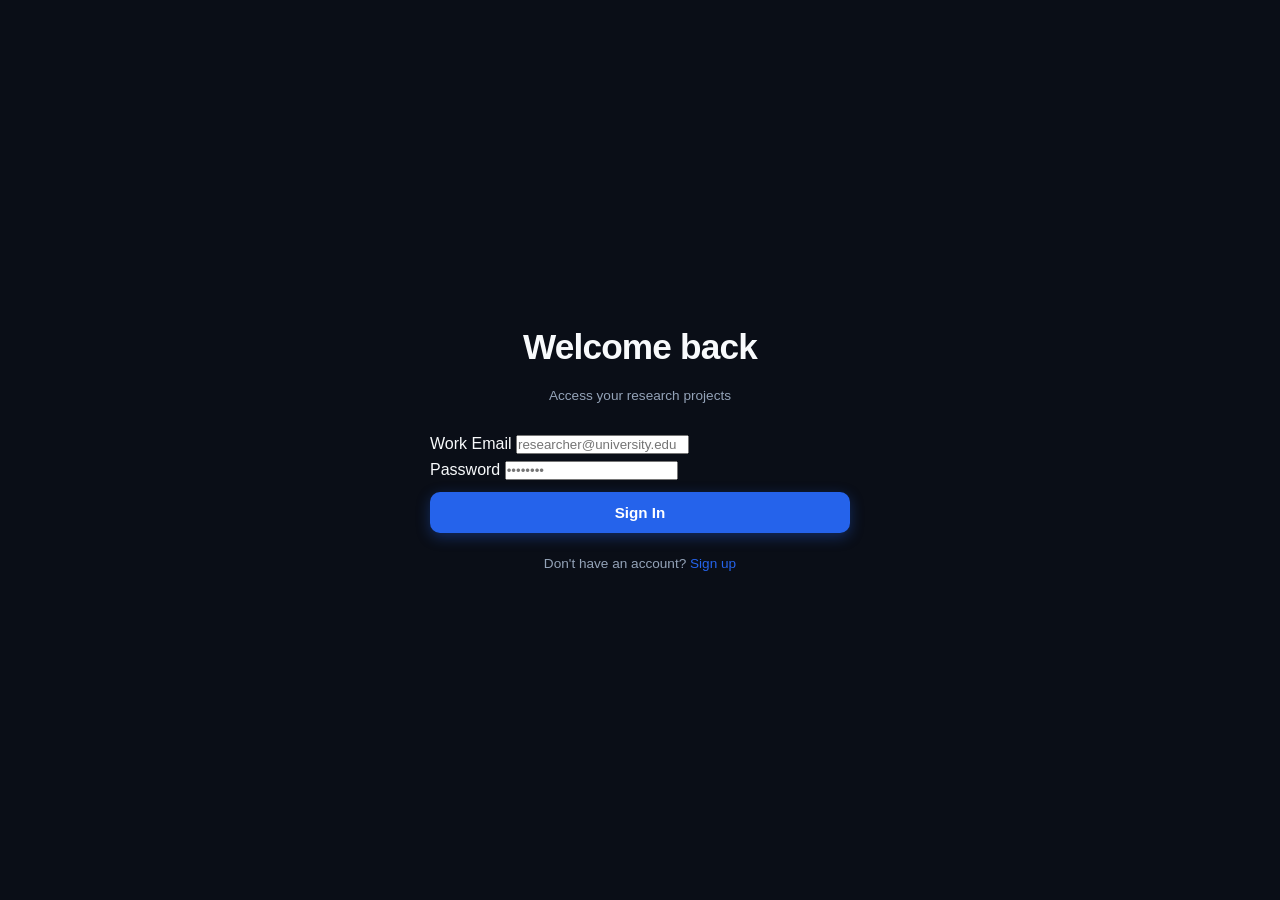
==== frontend/dashboard.html @ f4015d26 "feat: TrustScribe - Multilingual AI Transcript Verification Platform" ====
<!DOCTYPE html>
<html lang="en">
<head>
  <meta charset="UTF-8" />
  <meta name="viewport" content="width=device-width, initial-scale=1.0" />
  <title>Projects Dashboard - TrustScribe</title>
  <link rel="stylesheet" href="css/style.css" />
</head>
<body>
  <nav class="navbar">
    <a href="dashboard.html" class="logo-group">
      <span>TrustScribe</span>
      <span class="logo-badge">Dashboard</span>
    </a>
    <div style="display:flex; align-items:center; gap: 16px;">
      <span id="userProfileEmail" style="color:#94A3B8; font-size:0.85rem;"></span>
      <button id="logoutBtn" class="btn-outline" style="padding: 6px 12px; font-size: 0.8rem;">Log out</button>
    </div>
  </nav>

  <div class="container">
    <div style="display:flex; justify-content: space-between; align-items: center; margin-bottom: 30px;">
      <div>
        <h2 style="font-weight:700;">Research Projects</h2>
        <p style="color:#94A3B8; font-size:0.9rem;">Organize interviews, field recordings, and acoustic audits</p>
      </div>
      <div style="display:flex; gap:10px;"><button id="exploreWorkspace" class="btn-outline">Explore a workspace</button><button id="openNewProjectModal" class="btn-primary">+ New Project</button></div>
    </div>

    <!-- Projects Grid (Sketch 5) -->
    <div id="projectsContainer" style="display:grid; grid-template-columns: repeat(auto-fill, minmax(320px, 1fr)); gap: 20px;">
      <p style="color:#94A3B8;">Loading projects...</p>
    </div>
  </div>

  <!-- Create Project Modal Dialog -->
  <dialog id="newProjModal" style="margin: auto; border: 1px solid var(--bg-subtle); border-radius: 12px; background: var(--bg-surface); padding: 24px; color: #fff; width: 440px;">
    <h3 style="margin-bottom: 16px;">Create New Project</h3>
    <form id="newProjForm">
      <div class="form-group">
        <label for="projName">Project Name</label>
        <input type="text" id="projName" class="input-field" placeholder="e.g. Rural Fintech Pilot - Nashik" required />
      </div>
      <div class="form-group">
        <label for="projDesc">Description (Optional)</label>
        <input type="text" id="projDesc" class="input-field" placeholder="Field interviews regarding payment failures" />
      </div>
      <div style="display:flex; justify-content: flex-end; gap: 10px; margin-top: 20px;">
        <button type="button" class="btn-outline" onclick="document.getElementById('newProjModal').close()">Cancel</button>
        <button type="submit" class="btn-primary">Create</button>
      </div>
    </form>
  </dialog>

  <script src="js/api.js"></script>
  <script src="js/auth.js"></script>
  <script src="dashboard.js"></script>
</body>
</html>
---- frontend/css/style.css ----
:root {
  --bg-dark: #0a0e17;
  --bg-card: #111827;
  --bg-card-hover: #162033;
  --bg-elevated: #1f293d;
  --border-color: rgba(255, 255, 255, 0.09);
  --border-active: #3b82f6;
  
  --text-main: #f8fafc;
  --text-muted: #94a3b8;
  --text-dim: #64748b;
  
  --primary: #2563eb;
  --primary-hover: #1d4ed8;
  --primary-light: rgba(37, 99, 235, 0.15);
  
  --accent-cyan: #06b6d4;
  --accent-emerald: #10b981;
  --accent-amber: #f59e0b;
  --accent-purple: #8b5cf6;
  --accent-rose: #f43f5e;
  
  --radius-sm: 6px;
  --radius-md: 10px;
  --radius-lg: 16px;
  --radius-full: 9999px;
  
  --shadow-sm: 0 1px 3px rgba(0, 0, 0, 0.3);
  --shadow-md: 0 4px 14px rgba(0, 0, 0, 0.4);
  --shadow-lg: 0 10px 30px rgba(0, 0, 0, 0.6);
  
  --font-sans: 'Inter', -apple-system, BlinkMacSystemFont, "Segoe UI", Roboto, "Noto Sans", "Noto Sans Telugu", "Noto Sans Devanagari", "Noto Sans Tamil", sans-serif;
}

* {
  box-sizing: border-box;
  margin: 0;
  padding: 0;
}

body {
  font-family: var(--font-sans);
  background-color: var(--bg-dark);
  color: var(--text-main);
  line-height: 1.6;
  -webkit-font-smoothing: antialiased;
  overflow-x: hidden;
}

a {
  color: inherit;
  text-decoration: none;
}

button, input, textarea, select {
  font-family: inherit;
}

.container {
  max-width: 1200px;
  margin: 0 auto;
  padding: 0 24px;
}

/* --- NAVIGATION --- */
.navbar {
  position: sticky;
  top: 0;
  z-index: 100;
  backdrop-filter: blur(12px);
  background-color: rgba(10, 14, 23, 0.85);
  border-bottom: 1px solid var(--border-color);
  padding: 16px 0;
}

.nav-container {
  display: flex;
  align-items: center;
  justify-content: space-between;
}

.logo-group {
  display: flex;
  align-items: center;
  gap: 10px;
  font-size: 1.25rem;
  font-weight: 700;
  letter-spacing: -0.5px;
}

.logo-icon {
  width: 28px;
  height: 28px;
  background: linear-gradient(135deg, #2563eb, #06b6d4);
  border-radius: var(--radius-sm);
  display: flex;
  align-items: center;
  justify-content: center;
  font-size: 14px;
  font-weight: 800;
  color: #fff;
}

.logo-badge {
  font-size: 0.7rem;
  background: rgba(37, 99, 235, 0.15);
  color: #60a5fa;
  border: 1px solid rgba(59, 130, 246, 0.3);
  padding: 2px 8px;
  border-radius: var(--radius-full);
  font-weight: 500;
}

.nav-links {
  display: flex;
  align-items: center;
  gap: 28px;
  list-style: none;
  font-size: 0.9rem;
  font-weight: 500;
  color: var(--text-muted);
}

.nav-links a:hover {
  color: var(--text-main);
}

.nav-cta-btn {
  background: var(--primary);
  color: #fff !important;
  padding: 8px 18px;
  border-radius: var(--radius-md);
  transition: background 0.2s;
  box-shadow: 0 2px 8px rgba(37, 99, 235, 0.4);
}

.nav-cta-btn:hover {
  background: var(--primary-hover);
}

/* --- BUTTONS --- */
.btn-primary {
  display: inline-flex;
  align-items: center;
  justify-content: center;
  gap: 8px;
  background-color: var(--primary);
  color: #fff;
  border: none;
  padding: 12px 24px;
  border-radius: var(--radius-md);
  font-weight: 600;
  font-size: 0.95rem;
  cursor: pointer;
  transition: all 0.2s;
  box-shadow: 0 4px 14px rgba(37, 99, 235, 0.35);
}

.btn-primary:hover {
  background-color: var(--primary-hover);
  transform: translateY(-1px);
}

.btn-secondary {
  display: inline-flex;
  align-items: center;
  justify-content: center;
  gap: 8px;
  background-color: var(--bg-card);
  color: var(--text-main);
  border: 1px solid var(--border-color);
  padding: 12px 22px;
  border-radius: var(--radius-md);
  font-weight: 600;
  font-size: 0.95rem;
  cursor: pointer;
  transition: all 0.2s;
}

.btn-secondary:hover {
  background-color: var(--bg-card-hover);
  border-color: rgba(255, 255, 255, 0.2);
}

.btn-pill {
  padding: 6px 14px;
  border-radius: var(--radius-full);
  font-size: 0.82rem;
  font-weight: 500;
}

/* --- EYEBROWS & HEADINGS --- */
.eyebrow {
  font-size: 0.75rem;
  font-weight: 700;
  letter-spacing: 1.5px;
  text-transform: uppercase;
  color: #60a5fa;
  margin-bottom: 12px;
  display: inline-block;
}

h1 {
  font-size: 3.2rem;
  font-weight: 800;
  line-height: 1.15;
  letter-spacing: -1.2px;
  margin-bottom: 20px;
}

h2 {
  font-size: 2.2rem;
  font-weight: 700;
  letter-spacing: -0.8px;
  line-height: 1.25;
  margin-bottom: 16px;
}

h3 {
  font-size: 1.25rem;
  font-weight: 600;
  margin-bottom: 8px;
}

p.lead {
  font-size: 1.15rem;
  color: var(--text-muted);
  line-height: 1.7;
  max-width: 700px;
}

/* --- HERO SECTION --- */
.hero {
  padding: 70px 0 90px;
  display: grid;
  grid-template-columns: 1.1fr 0.9fr;
  gap: 50px;
  align-items: center;
}

.hero-actions {
  display: flex;
  align-items: center;
  gap: 16px;
  margin-top: 32px;
  margin-bottom: 20px;
}

.hero-note {
  font-size: 0.85rem;
  color: var(--text-dim);
}

.hero-card {
  background: linear-gradient(180deg, #162033 0%, #111827 100%);
  border: 1px solid var(--border-color);
  border-radius: var(--radius-lg);
  padding: 24px;
  box-shadow: var(--shadow-lg);
  position: relative;
  overflow: hidden;
}

.hero-card-header {
  display: flex;
  justify-content: space-between;
  align-items: center;
  border-bottom: 1px solid var(--border-color);
  padding-bottom: 14px;
  margin-bottom: 16px;
  font-size: 0.85rem;
  color: var(--text-muted);
}

.hero-waveform {
  display: flex;
  align-items: center;
  gap: 3px;
  height: 36px;
  margin: 16px 0;
}

.hero-waveform span {
  flex: 1;
  background: #3b82f6;
  border-radius: 2px;
  opacity: 0.7;
}

.hero-row {
  background: var(--bg-dark);
  border: 1px solid var(--border-color);
  border-radius: var(--radius-md);
  padding: 12px 16px;
  margin-bottom: 12px;
  font-size: 0.88rem;
}

.hero-row.flagged {
  border-left: 3px solid var(--accent-amber);
  background: rgba(245, 158, 11, 0.05);
}

.hero-row.verified {
  border-left: 3px solid var(--accent-emerald);
  background: rgba(16, 185, 129, 0.05);
}

/* --- SECTION: SEE HOW IT WORKS --- */
.how-it-works-section {
  padding: 90px 0;
  background: linear-gradient(180deg, rgba(17, 24, 39, 0.4) 0%, rgba(10, 14, 23, 0.8) 100%);
  border-top: 1px solid var(--border-color);
  border-bottom: 1px solid var(--border-color);
}

.section-head {
  display: flex;
  justify-content: space-between;
  align-items: flex-end;
  margin-bottom: 48px;
}

.workflow-grid {
  display: grid;
  grid-template-columns: 340px 1fr;
  gap: 36px;
  align-items: start;
}

.steps-list {
  display: flex;
  flex-direction: column;
  gap: 16px;
}

.step-card {
  background: var(--bg-card);
  border: 1px solid var(--border-color);
  border-radius: var(--radius-md);
  padding: 18px 20px;
  transition: all 0.2s;
  cursor: pointer;
}

.step-card.active, .step-card:hover {
  background: var(--bg-card-hover);
  border-color: var(--border-active);
  transform: translateX(4px);
}

.step-num {
  font-size: 0.78rem;
  font-weight: 700;
  color: #60a5fa;
  margin-bottom: 4px;
}

.step-title {
  font-size: 1rem;
  font-weight: 600;
  margin-bottom: 4px;
}

.step-desc {
  font-size: 0.85rem;
  color: var(--text-muted);
  line-height: 1.5;
}

/* --- EMBEDDED INTERACTIVE WORKSPACE PREVIEW --- */
.preview-workspace-card {
  background: var(--bg-card);
  border: 1px solid var(--border-color);
  border-radius: var(--radius-lg);
  overflow: hidden;
  box-shadow: var(--shadow-lg);
}

.preview-bar {
  background: #0d131f;
  border-bottom: 1px solid var(--border-color);
  padding: 14px 20px;
  display: flex;
  align-items: center;
  justify-content: space-between;
}

.preview-audio-ctrls {
  display: flex;
  align-items: center;
  gap: 14px;
  width: 100%;
}

.play-btn-circle {
  width: 38px;
  height: 38px;
  border-radius: 50%;
  background: var(--primary);
  border: none;
  color: #fff;
  display: flex;
  align-items: center;
  justify-content: center;
  font-size: 14px;
  cursor: pointer;
  transition: background 0.2s;
  flex-shrink: 0;
}

.play-btn-circle:hover {
  background: var(--primary-hover);
}

.scrubber-wrap {
  flex: 1;
  display: flex;
  align-items: center;
  gap: 12px;
}

.scrubber-track {
  flex: 1;
  height: 6px;
  background: rgba(255, 255, 255, 0.12);
  border-radius: var(--radius-full);
  cursor: pointer;
  position: relative;
}

.scrubber-fill {
  height: 100%;
  background: linear-gradient(90deg, #3b82f6, #06b6d4);
  border-radius: var(--radius-full);
  width: 25%;
  position: relative;
}

.time-readout {
  font-size: 0.78rem;
  font-family: monospace;
  color: var(--text-muted);
  min-width: 80px;
}

.preview-table {
  width: 100%;
  border-collapse: collapse;
  font-size: 0.88rem;
}

.preview-table th {
  text-align: left;
  padding: 12px 18px;
  font-size: 0.75rem;
  font-weight: 600;
  color: var(--text-dim);
  text-transform: uppercase;
  letter-spacing: 0.5px;
  border-bottom: 1px solid var(--border-color);
  background: rgba(0, 0, 0, 0.2);
}

.preview-table td {
  padding: 16px 18px;
  border-bottom: 1px solid var(--border-color);
  vertical-align: top;
}

.preview-table tr:hover td {
  background: rgba(255, 255, 255, 0.02);
}

.badge {
  display: inline-flex;
  align-items: center;
  gap: 5px;
  padding: 4px 10px;
  border-radius: var(--radius-full);
  font-size: 0.75rem;
  font-weight: 600;
}

.badge-warning {
  background: rgba(245, 158, 11, 0.15);
  color: #fbbf24;
  border: 1px solid rgba(245, 158, 11, 0.3);
}

.badge-success {
  background: rgba(16, 185, 129, 0.15);
  color: #34d399;
  border: 1px solid rgba(16, 185, 129, 0.3);
}

.badge-info {
  background: rgba(59, 130, 246, 0.15);
  color: #60a5fa;
  border: 1px solid rgba(59, 130, 246, 0.3);
}

.badge-purple {
  background: rgba(139, 92, 246, 0.15);
  color: #a78bfa;
  border: 1px solid rgba(139, 92, 246, 0.3);
}

.badge-neutral {
  background: rgba(148, 163, 184, 0.15);
  color: #cbd5e1;
  border: 1px solid rgba(148, 163, 184, 0.25);
}

/* --- SECTION: UPLOAD & AUTOMATIC DETECTION --- */
.upload-section {
  padding: 90px 0;
}

.upload-grid {
  display: grid;
  grid-template-columns: 1fr 1.15fr;
  gap: 48px;
  align-items: center;
}

.feature-checkmarks {
  display: flex;
  flex-direction: column;
  gap: 12px;
  margin-top: 24px;
  font-size: 0.95rem;
  color: var(--text-muted);
}

.feature-checkmarks span {
  display: flex;
  align-items: center;
  gap: 10px;
}

.feature-checkmarks span::before {
  content: "✓";
  color: var(--accent-emerald);
  font-weight: 700;
}

.dropzone-card {
  background: var(--bg-card);
  border: 2px dashed rgba(255, 255, 255, 0.15);
  border-radius: var(--radius-lg);
  padding: 36px 28px;
  text-align: center;
  transition: all 0.2s;
  cursor: pointer;
}

.dropzone-card:hover, .dropzone-card.dragover {
  border-color: var(--primary);
  background: rgba(37, 99, 235, 0.05);
}

.drop-icon {
  width: 52px;
  height: 52px;
  border-radius: 50%;
  background: rgba(37, 99, 235, 0.15);
  color: #60a5fa;
  display: inline-flex;
  align-items: center;
  justify-content: center;
  font-size: 22px;
  margin-bottom: 14px;
}

.auto-detect-pill-bar {
  margin-top: 20px;
  padding: 12px 16px;
  background: #0d131f;
  border: 1px solid var(--border-color);
  border-radius: var(--radius-md);
  display: flex;
  align-items: center;
  justify-content: space-between;
  font-size: 0.85rem;
}

.sample-buttons-row {
  display: flex;
  flex-direction: column;
  gap: 8px;
  margin-top: 16px;
}

.sample-btn {
  background: var(--bg-card-hover);
  border: 1px solid var(--border-color);
  color: var(--text-main);
  padding: 10px 14px;
  border-radius: var(--radius-sm);
  font-size: 0.83rem;
  text-align: left;
  display: flex;
  align-items: center;
  justify-content: space-between;
  cursor: pointer;
  transition: all 0.15s;
}

.sample-btn:hover {
  border-color: var(--border-active);
  background: var(--bg-elevated);
}

/* --- PROCESSING STEPPER MODAL --- */
.processing-modal {
  position: fixed;
  inset: 0;
  background: rgba(0, 0, 0, 0.75);
  backdrop-filter: blur(8px);
  display: flex;
  align-items: center;
  justify-content: center;
  z-index: 999;
}

.processing-card {
  background: var(--bg-card);
  border: 1px solid var(--border-color);
  border-radius: var(--radius-lg);
  padding: 36px;
  width: 90%;
  max-width: 540px;
  box-shadow: var(--shadow-lg);
}

.spinner {
  width: 44px;
  height: 44px;
  border: 3px solid rgba(59, 130, 246, 0.2);
  border-top-color: var(--primary);
  border-radius: 50%;
  animation: spin 0.8s linear infinite;
  margin: 0 auto 20px;
}

@keyframes spin {
  to { transform: rotate(360deg); }
}

.stepper-list {
  display: flex;
  flex-direction: column;
  gap: 12px;
  margin-top: 24px;
  font-size: 0.88rem;
}

.stepper-item {
  display: flex;
  align-items: center;
  gap: 12px;
  color: var(--text-dim);
}

.stepper-item.completed {
  color: var(--accent-emerald);
}

.stepper-item.active {
  color: #60a5fa;
  font-weight: 600;
}

/* --- WHY TRUSTSCRIBE (4 CARDS) --- */
.why-section {
  padding: 90px 0;
  border-top: 1px solid var(--border-color);
}

.four-cards-grid {
  display: grid;
  grid-template-columns: repeat(2, 1fr);
  gap: 24px;
  margin-top: 48px;
}

.feature-box {
  background: var(--bg-card);
  border: 1px solid var(--border-color);
  border-radius: var(--radius-lg);
  padding: 32px;
  transition: all 0.2s;
}

.feature-box:hover {
  border-color: rgba(255, 255, 255, 0.2);
  transform: translateY(-2px);
}

.feature-box .card-num {
  font-size: 1.1rem;
  font-weight: 700;
  color: #60a5fa;
  margin-bottom: 12px;
}

/* --- CUSTOMER REVIEWS --- */
.reviews-section {
  padding: 90px 0;
  background: #0d131f;
  border-top: 1px solid var(--border-color);
}

.reviews-grid {
  display: grid;
  grid-template-columns: repeat(3, 1fr);
  gap: 24px;
  margin-top: 48px;
}

.review-card {
  background: var(--bg-card);
  border: 1px solid var(--border-color);
  border-radius: var(--radius-lg);
  padding: 28px;
  display: flex;
  flex-direction: column;
  justify-content: space-between;
}

.review-quote {
  font-size: 1rem;
  color: var(--text-muted);
  line-height: 1.6;
  margin-bottom: 24px;
  position: relative;
}

.reviewer-meta {
  display: flex;
  align-items: center;
  gap: 12px;
}

.avatar-circle {
  width: 40px;
  height: 40px;
  border-radius: 50%;
  background: linear-gradient(135deg, #2563eb, #8b5cf6);
  display: flex;
  align-items: center;
  justify-content: center;
  font-weight: 700;
  font-size: 0.85rem;
  color: #fff;
}

/* --- PRICING --- */
.pricing-section {
  padding: 90px 0;
  border-top: 1px solid var(--border-color);
}

.pricing-toggle {
  display: inline-flex;
  align-items: center;
  background: var(--bg-card);
  border: 1px solid var(--border-color);
  border-radius: var(--radius-full);
  padding: 4px;
  margin: 24px 0 48px;
}

.pricing-toggle button {
  background: transparent;
  border: none;
  color: var(--text-muted);
  padding: 8px 20px;
  border-radius: var(--radius-full);
  font-weight: 600;
  font-size: 0.88rem;
  cursor: pointer;
}

.pricing-toggle button.active {
  background: var(--primary);
  color: #fff;
}

.pricing-grid {
  display: grid;
  grid-template-columns: repeat(4, 1fr);
  gap: 20px;
}

.pricing-card {
  background: var(--bg-card);
  border: 1px solid var(--border-color);
  border-radius: var(--radius-lg);
  padding: 28px 24px;
  display: flex;
  flex-direction: column;
  justify-content: space-between;
  position: relative;
}

.pricing-card.popular {
  border-color: var(--primary);
  background: linear-gradient(180deg, #162033 0%, #111827 100%);
  box-shadow: 0 0 24px rgba(37, 99, 235, 0.2);
}

.popular-badge {
  position: absolute;
  top: -12px;
  left: 50%;
  transform: translateX(-50%);
  background: var(--primary);
  color: #fff;
  font-size: 0.72rem;
  font-weight: 700;
  padding: 3px 12px;
  border-radius: var(--radius-full);
  text-transform: uppercase;
  letter-spacing: 0.5px;
}

.pricing-price {
  font-size: 2.2rem;
  font-weight: 800;
  margin: 16px 0;
}

.pricing-features {
  list-style: none;
  font-size: 0.85rem;
  color: var(--text-muted);
  display: flex;
  flex-direction: column;
  gap: 10px;
  margin: 20px 0 28px;
}

.pricing-features li::before {
  content: "✓ ";
  color: var(--accent-emerald);
  font-weight: 700;
}

/* --- CONTACT US --- */
.contact-section {
  padding: 90px 0;
  background: #0d131f;
  border-top: 1px solid var(--border-color);
}

.contact-grid {
  display: grid;
  grid-template-columns: 1fr 1.3fr;
  gap: 50px;
}

.contact-form {
  background: var(--bg-card);
  border: 1px solid var(--border-color);
  border-radius: var(--radius-lg);
  padding: 32px;
  display: flex;
  flex-direction: column;
  gap: 16px;
}

.form-row {
  display: grid;
  grid-template-columns: 1fr 1fr;
  gap: 16px;
}

.input-group label {
  display: block;
  font-size: 0.8rem;
  font-weight: 600;
  color: var(--text-muted);
  margin-bottom: 6px;
}

.form-input {
  width: 100%;
  background: var(--bg-dark);
  border: 1px solid var(--border-color);
  border-radius: var(--radius-md);
  padding: 10px 14px;
  color: var(--text-main);
  font-size: 0.9rem;
  transition: border-color 0.2s;
}

.form-input:focus {
  outline: none;
  border-color: var(--primary);
}

/* --- FOOTER --- */
footer {
  padding: 40px 0;
  border-top: 1px solid var(--border-color);
  font-size: 0.85rem;
  color: var(--text-dim);
}

/* --- FULL DEDICATED WORKSPACE STYLES (transcript.html) --- */
.workspace-page {
  background: #090d16;
  min-height: 100vh;
  display: flex;
  flex-direction: column;
}

.ws-top-bar {
  background: #0e1422;
  border-bottom: 1px solid var(--border-color);
  padding: 12px 24px;
  display: flex;
  align-items: center;
  justify-content: space-between;
}

.ws-title-group {
  display: flex;
  align-items: center;
  gap: 14px;
}

.ws-actions-group {
  display: flex;
  align-items: center;
  gap: 10px;
}

.ws-audio-bar {
  background: #111827;
  border-bottom: 1px solid var(--border-color);
  padding: 12px 24px;
  display: flex;
  align-items: center;
  gap: 16px;
  position: sticky;
  top: 0;
  z-index: 90;
}

.ws-stats-banner {
  background: rgba(30, 41, 59, 0.4);
  border-bottom: 1px solid var(--border-color);
  padding: 10px 24px;
  display: flex;
  align-items: center;
  justify-content: space-between;
  font-size: 0.85rem;
}

.ws-toolbar {
  padding: 16px 24px;
  display: flex;
  align-items: center;
  justify-content: space-between;
  gap: 16px;
  border-bottom: 1px solid var(--border-color);
}

.filter-pills {
  display: flex;
  align-items: center;
  gap: 8px;
}

.filter-pill {
  background: var(--bg-card);
  border: 1px solid var(--border-color);
  color: var(--text-muted);
  padding: 6px 14px;
  border-radius: var(--radius-full);
  font-size: 0.8rem;
  cursor: pointer;
  transition: all 0.15s;
}

.filter-pill.active {
  background: var(--primary);
  color: #fff;
  border-color: var(--primary);
}

.ws-segments-container {
  flex: 1;
  padding: 24px;
  max-width: 1300px;
  margin: 0 auto;
  width: 100%;
  display: flex;
  flex-direction: column;
  gap: 16px;
}

.ws-segment-card {
  background: var(--bg-card);
  border: 1px solid var(--border-color);
  border-radius: var(--radius-lg);
  padding: 18px 22px;
  transition: all 0.2s;
  position: relative;
}

.ws-segment-card.playing {
  border-color: var(--primary);
  box-shadow: 0 0 16px rgba(37, 99, 235, 0.25);
  background: #151e33;
}

.ws-segment-card.review-suggested {
  border-left: 4px solid var(--accent-amber);
}

.ws-segment-card.human-reviewed {
  border-left: 4px solid var(--accent-emerald);
}

.ws-segment-card.unclear {
  border-left: 4px solid var(--accent-purple);
}

.seg-header {
  display: flex;
  align-items: center;
  justify-content: space-between;
  margin-bottom: 12px;
  font-size: 0.85rem;
}

.seg-time-btn {
  background: rgba(255, 255, 255, 0.08);
  border: none;
  color: #60a5fa;
  padding: 4px 10px;
  border-radius: var(--radius-sm);
  font-family: monospace;
  font-size: 0.82rem;
  cursor: pointer;
  display: flex;
  align-items: center;
  gap: 5px;
}

.seg-time-btn:hover {
  background: var(--primary);
  color: #fff;
}

.speaker-input {
  background: transparent;
  border: 1px solid transparent;
  color: var(--text-main);
  font-weight: 600;
  font-size: 0.9rem;
  padding: 2px 6px;
  border-radius: var(--radius-sm);
}

.speaker-input:focus {
  background: var(--bg-dark);
  border-color: var(--border-color);
  outline: none;
}

.seg-grid {
  display: grid;
  grid-template-columns: 1fr 1fr;
  gap: 16px;
  margin-bottom: 14px;
}

.seg-col label {
  display: block;
  font-size: 0.72rem;
  font-weight: 700;
  text-transform: uppercase;
  color: var(--text-dim);
  letter-spacing: 0.5px;
  margin-bottom: 6px;
}

.seg-textarea {
  width: 100%;
  background: var(--bg-dark);
  border: 1px solid var(--border-color);
  border-radius: var(--radius-md);
  padding: 10px 14px;
  color: var(--text-main);
  font-size: 0.92rem;
  line-height: 1.5;
  resize: vertical;
  min-height: 72px;
}

.seg-textarea:focus {
  outline: none;
  border-color: var(--primary);
}

.engine-comparison-drawer {
  background: rgba(13, 19, 31, 0.7);
  border: 1px solid var(--border-color);
  border-radius: var(--radius-md);
  padding: 12px 16px;
  margin-bottom: 14px;
  font-size: 0.83rem;
}

.engine-diff-row {
  display: grid;
  grid-template-columns: 100px 1fr auto;
  gap: 12px;
  align-items: center;
  padding: 4px 0;
}

.seg-footer {
  display: flex;
  align-items: center;
  justify-content: space-between;
  border-top: 1px solid rgba(255, 255, 255, 0.06);
  padding-top: 12px;
  font-size: 0.82rem;
}

.review-action-btns {
  display: flex;
  align-items: center;
  gap: 8px;
}

.btn-action {
  background: var(--bg-elevated);
  border: 1px solid var(--border-color);
  color: var(--text-main);
  padding: 6px 14px;
  border-radius: var(--radius-sm);
  font-size: 0.8rem;
  font-weight: 500;
  cursor: pointer;
  display: flex;
  align-items: center;
  gap: 6px;
  transition: all 0.15s;
}

.btn-action.btn-verify {
  background: rgba(16, 185, 129, 0.15);
  color: #34d399;
  border-color: rgba(16, 185, 129, 0.3);
}

.btn-action.btn-verify:hover {
  background: #10b981;
  color: #fff;
}

.btn-action.btn-flag {
  background: rgba(245, 158, 11, 0.15);
  color: #fbbf24;
  border-color: rgba(245, 158, 11, 0.3);
}

.btn-action.btn-flag:hover {
  background: #f59e0b;
  color: #fff;
}

/* --- MODAL DIALOGS --- */
.app-dialog {
  border: none;
  background: transparent;
  padding: 0;
  max-width: 650px;
  width: 90%;
  margin: auto;
}

.app-dialog::backdrop {
  background: rgba(0, 0, 0, 0.75);
  backdrop-filter: blur(6px);
}

.dialog-box {
  background: var(--bg-card);
  border: 1px solid var(--border-color);
  border-radius: var(--radius-lg);
  padding: 32px;
  box-shadow: var(--shadow-lg);
  color: var(--text-main);
}

.dialog-header {
  display: flex;
  align-items: center;
  justify-content: space-between;
  margin-bottom: 20px;
}

.dialog-close {
  background: transparent;
  border: none;
  color: var(--text-muted);
  font-size: 1.5rem;
  cursor: pointer;
}

/* Responsive adjustments */
@media (max-width: 960px) {
  .hero, .workflow-grid, .upload-grid, .contact-grid {
    grid-template-columns: 1fr;
  }
  .four-cards-grid, .reviews-grid, .pricing-grid {
    grid-template-columns: 1fr;
  }
  .seg-grid {
    grid-template-columns: 1fr;
  }
}
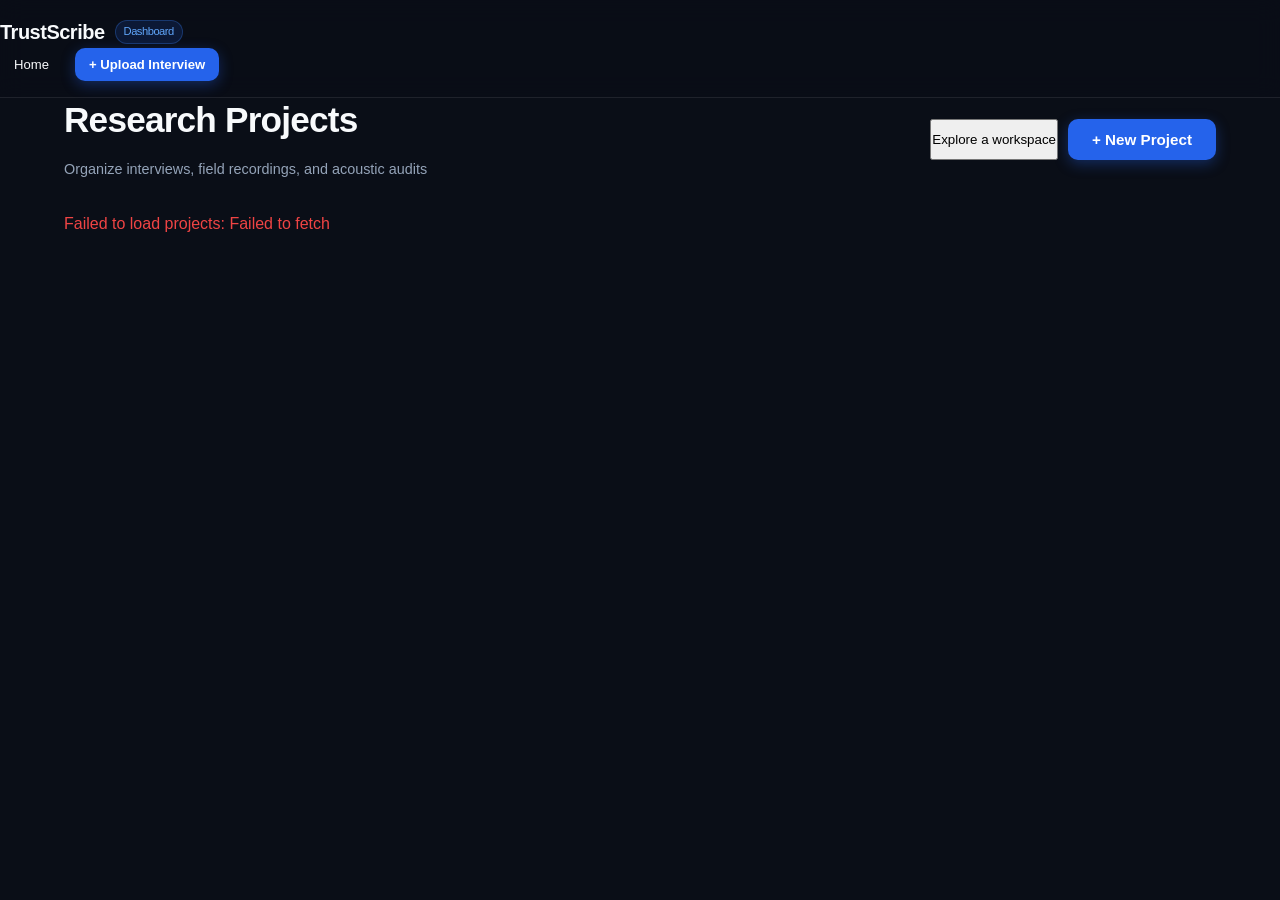
==== commit cd0b9f4e: "feat: zero-friction no-login mode, deployment configs for Vercel and Render, sample audio tracking, " ====
--- a/frontend/dashboard.html
+++ b/frontend/dashboard.html
@@ -8,13 +8,13 @@
 </head>
 <body>
   <nav class="navbar">
-    <a href="dashboard.html" class="logo-group">
+    <a href="index.html" class="logo-group">
       <span>TrustScribe</span>
       <span class="logo-badge">Dashboard</span>
     </a>
-    <div style="display:flex; align-items:center; gap: 16px;">
-      <span id="userProfileEmail" style="color:#94A3B8; font-size:0.85rem;"></span>
-      <button id="logoutBtn" class="btn-outline" style="padding: 6px 12px; font-size: 0.8rem;">Log out</button>
+    <div style="display:flex; align-items:center; gap: 12px;">
+      <a href="index.html" class="btn-outline" style="padding: 6px 14px; font-size: 0.82rem;">Home</a>
+      <a href="index.html#upload" class="btn-primary" style="padding: 6px 14px; font-size: 0.82rem;">+ Upload Interview</a>
     </div>
   </nav>
 
@@ -56,4 +56,4 @@
   <script src="js/auth.js"></script>
   <script src="dashboard.js"></script>
 </body>
-</html>
+</html>
--- a/frontend/css/style.css
+++ b/frontend/css/style.css
@@ -909,7 +909,175 @@
   color: var(--text-dim);
 }
 
-/* --- FULL DEDICATED WORKSPACE STYLES (transcript.html) --- */
+/* --- TWO-COLUMN WORKSPACE LAYOUT (Matching Image 3) --- */
+.ws-title-box {
+  display: flex;
+  align-items: center;
+  gap: 12px;
+  background: #0d131f;
+  border: 1px solid var(--border-color);
+  padding: 6px 16px;
+  border-radius: var(--radius-full);
+}
+
+.save-status-pill {
+  font-size: 0.75rem;
+  color: #34d399;
+  font-weight: 600;
+  display: flex;
+  align-items: center;
+  gap: 4px;
+}
+
+.ws-main-layout {
+  display: grid;
+  grid-template-columns: 1fr 350px;
+  gap: 24px;
+  padding: 24px;
+  max-width: 1480px;
+  margin: 0 auto;
+  width: 100%;
+  align-items: start;
+}
+
+.ws-transcript-col {
+  display: flex;
+  flex-direction: column;
+  gap: 12px;
+}
+
+.ws-sidebar-col {
+  position: sticky;
+  top: 80px;
+  background: var(--bg-card);
+  border: 1px solid var(--border-color);
+  border-radius: var(--radius-lg);
+  overflow: hidden;
+  box-shadow: var(--shadow-md);
+}
+
+.sidebar-tab-bar {
+  display: flex;
+  background: #0d131f;
+  border-bottom: 1px solid var(--border-color);
+}
+
+.sidebar-tab-btn {
+  flex: 1;
+  padding: 12px 8px;
+  background: transparent;
+  border: none;
+  color: var(--text-muted);
+  font-size: 0.82rem;
+  font-weight: 600;
+  cursor: pointer;
+  transition: all 0.15s;
+  text-align: center;
+  border-bottom: 2px solid transparent;
+}
+
+.sidebar-tab-btn.active {
+  color: #60a5fa;
+  border-bottom-color: #3b82f6;
+  background: rgba(59, 130, 246, 0.05);
+}
+
+.sidebar-tab-content {
+  padding: 20px;
+  max-height: calc(100vh - 160px);
+  overflow-y: auto;
+}
+
+/* Transcript Row (matching Image 3 clean table style) */
+.transcript-row-card {
+  background: var(--bg-card);
+  border: 1px solid var(--border-color);
+  border-radius: var(--radius-md);
+  padding: 16px 20px;
+  display: grid;
+  grid-template-columns: 85px 150px 1fr;
+  gap: 18px;
+  align-items: start;
+  transition: all 0.2s;
+}
+
+.transcript-row-card:hover {
+  background: #141c2e;
+  border-color: rgba(255, 255, 255, 0.18);
+}
+
+.transcript-row-card.playing {
+  border-color: #3b82f6;
+  background: #162238;
+  box-shadow: 0 0 16px rgba(59, 130, 246, 0.25);
+}
+
+.transcript-row-card.flagged-row {
+  border-left: 4px solid var(--accent-amber);
+  background: rgba(245, 158, 11, 0.04);
+}
+
+.transcript-row-card.verified-row {
+  border-left: 4px solid var(--accent-emerald);
+}
+
+.speaker-pill {
+  display: inline-block;
+  padding: 4px 10px;
+  border-radius: 6px;
+  font-size: 0.78rem;
+  font-weight: 600;
+  white-space: nowrap;
+  overflow: hidden;
+  text-overflow: ellipsis;
+  max-width: 140px;
+}
+
+.speaker-lavender {
+  background: #2e2640;
+  color: #d8b4fe;
+  border: 1px solid rgba(168, 85, 247, 0.3);
+}
+
+.speaker-blue {
+  background: #172554;
+  color: #93c5fd;
+  border: 1px solid rgba(59, 130, 246, 0.3);
+}
+
+.speaker-emerald {
+  background: #064e3b;
+  color: #6ee7b7;
+  border: 1px solid rgba(16, 185, 129, 0.3);
+}
+
+.speaker-rose {
+  background: #4c1d24;
+  color: #fda4af;
+  border: 1px solid rgba(244, 63, 94, 0.3);
+}
+
+.discrepancy-inline-highlight {
+  background: rgba(245, 158, 11, 0.2);
+  color: #fde047;
+  border-bottom: 2px dashed #f59e0b;
+  padding: 1px 4px;
+  border-radius: 3px;
+  font-weight: 600;
+}
+
+@media (max-width: 1100px) {
+  .ws-main-layout {
+    grid-template-columns: 1fr;
+  }
+  .ws-sidebar-col {
+    position: static;
+  }
+  .transcript-row-card {
+    grid-template-columns: 1fr;
+    gap: 10px;
+  }
+}
 .workspace-page {
   background: #090d16;
   min-height: 100vh;
@@ -1177,7 +1345,133 @@
   color: #fff;
 }
 
-/* --- MODAL DIALOGS --- */
+/* --- EXPORT MODAL CARDS (Matching User Image 1 Exactly) --- */
+.export-dialog-box {
+  background: #0d111a;
+  border: 1px solid rgba(255, 255, 255, 0.12);
+  border-radius: 14px;
+  padding: 36px 32px;
+  max-width: 560px;
+  width: 92%;
+  box-shadow: 0 25px 60px rgba(0, 0, 0, 0.8);
+  color: #fff;
+}
+
+.export-modal-title {
+  color: #7986cb;
+  font-size: 1.5rem;
+  font-weight: 700;
+  margin-bottom: 8px;
+  letter-spacing: -0.3px;
+}
+
+.export-modal-desc {
+  color: #e2e8f0;
+  font-size: 0.86rem;
+  line-height: 1.5;
+  margin-bottom: 18px;
+}
+
+.export-modal-subhead {
+  color: #ffffff;
+  font-size: 1.25rem;
+  font-weight: 700;
+  margin-bottom: 18px;
+}
+
+.export-2x2-grid {
+  display: grid;
+  grid-template-columns: 1fr 1fr;
+  gap: 20px;
+}
+
+.export-tile-img1 {
+  background: #090d15;
+  border: 2px solid #38bdf8;
+  border-radius: 4px;
+  aspect-ratio: 1 / 0.95;
+  display: flex;
+  flex-direction: column;
+  align-items: center;
+  justify-content: center;
+  cursor: pointer;
+  transition: all 0.2s ease-in-out;
+  padding: 24px 12px;
+  text-align: center;
+  user-select: none;
+}
+
+.export-tile-img1:hover {
+  background: #101827;
+  border-color: #60a5fa;
+  box-shadow: 0 0 24px rgba(56, 189, 248, 0.35);
+  transform: translateY(-2px);
+}
+
+.export-tile-img1 svg {
+  margin-bottom: 12px;
+  stroke: #ffffff;
+}
+
+.export-tile-img1 .tile-name {
+  color: #e879f9;
+  font-size: 1.15rem;
+  font-weight: 700;
+  line-height: 1.25;
+}
+
+.export-tile-img1 .tile-ext {
+  color: #e879f9;
+  font-size: 0.95rem;
+  font-weight: 600;
+  margin-top: 2px;
+}
+
+/* --- CONTACT SUCCESS CARD --- */
+.contact-success-card {
+  background: linear-gradient(180deg, #13221d 0%, #111827 100%);
+  border: 1px solid rgba(16, 185, 129, 0.3);
+  border-radius: var(--radius-lg);
+  padding: 36px 32px;
+  text-align: center;
+  box-shadow: 0 10px 30px rgba(0, 0, 0, 0.5);
+  animation: fadeIn 0.3s ease-in-out;
+}
+
+.success-icon-badge {
+  width: 56px;
+  height: 56px;
+  border-radius: 50%;
+  background: rgba(16, 185, 129, 0.2);
+  border: 2px solid #10b981;
+  color: #34d399;
+  font-size: 1.8rem;
+  font-weight: 800;
+  display: flex;
+  align-items: center;
+  justify-content: center;
+  margin: 0 auto 18px;
+}
+
+.contact-success-card h3 {
+  font-size: 1.35rem;
+  font-weight: 700;
+  color: #f8fafc;
+  margin-bottom: 8px;
+}
+
+.contact-success-card p {
+  color: #94a3b8;
+  font-size: 0.95rem;
+  line-height: 1.6;
+  max-width: 480px;
+  margin: 0 auto 24px;
+}
+
+@keyframes fadeIn {
+  from { opacity: 0; transform: translateY(8px); }
+  to { opacity: 1; transform: translateY(0); }
+}
 .app-dialog {
   border: none;
   background: transparent;
